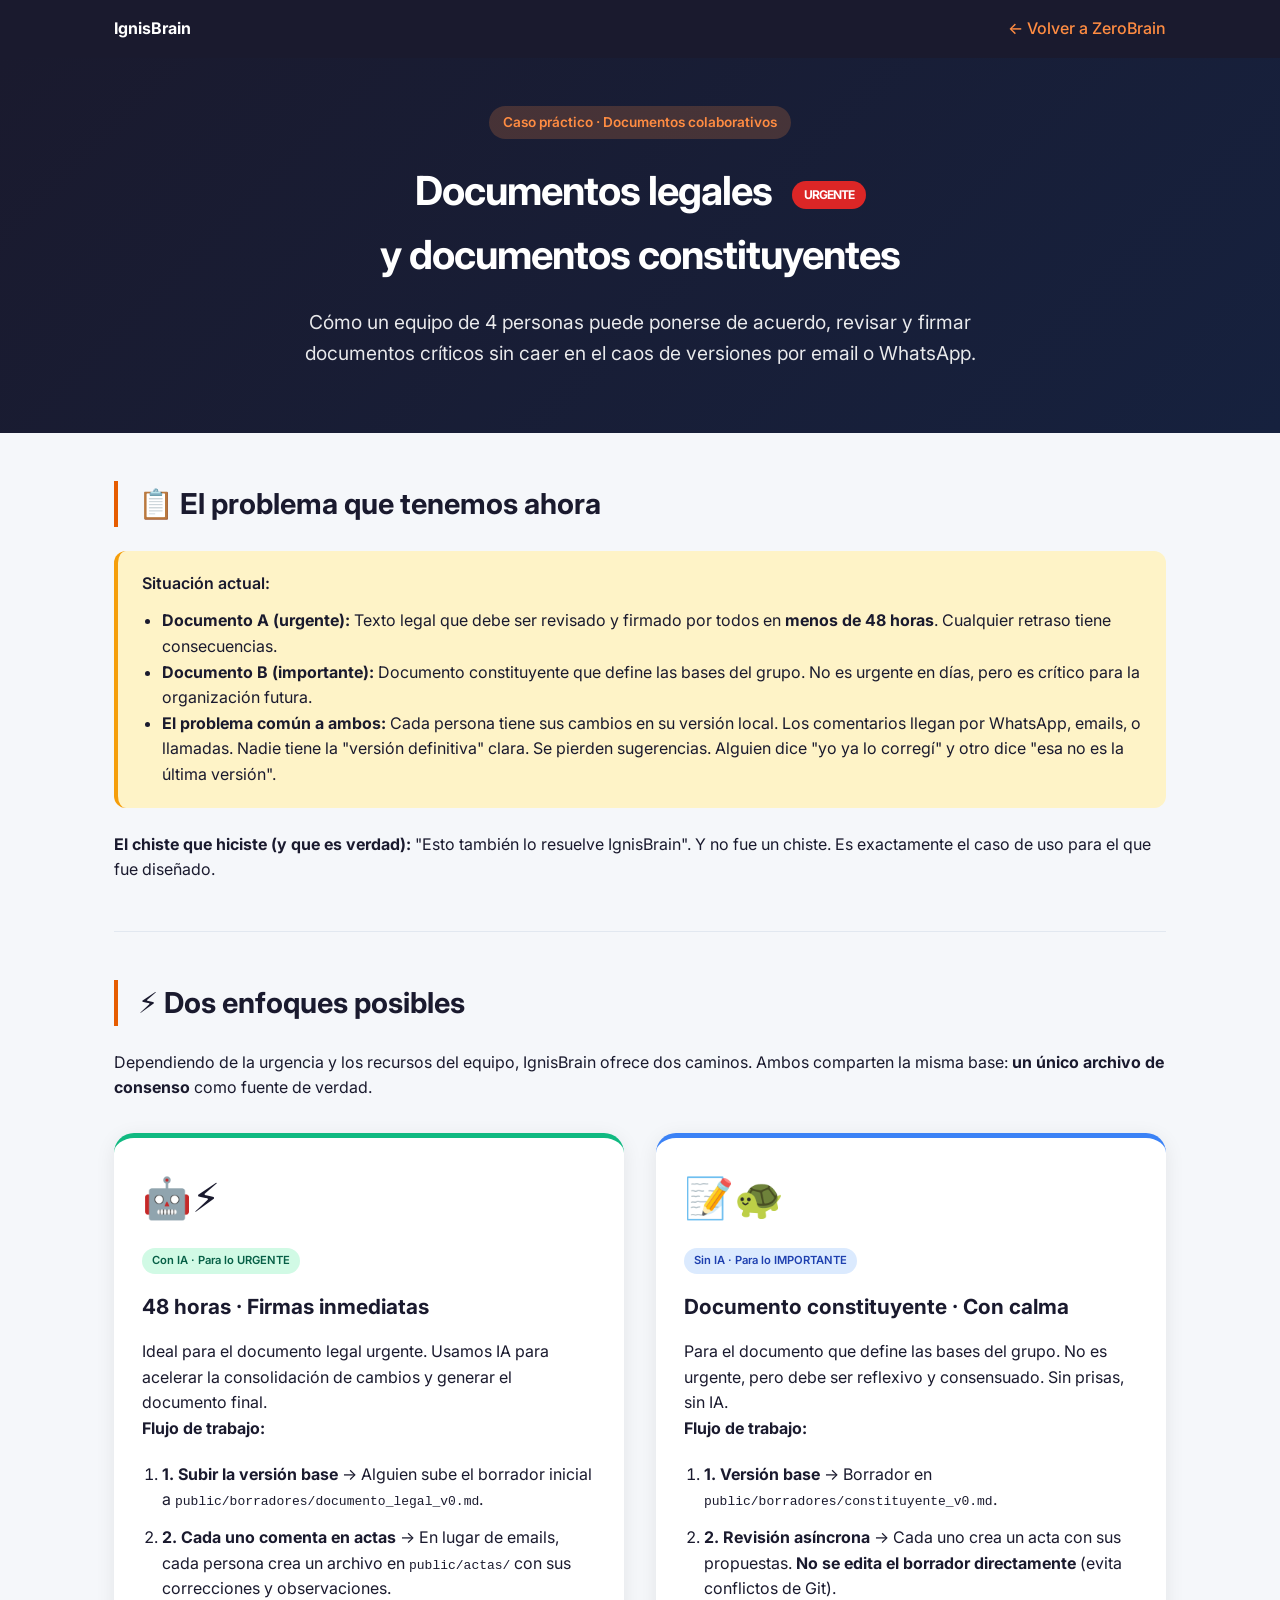
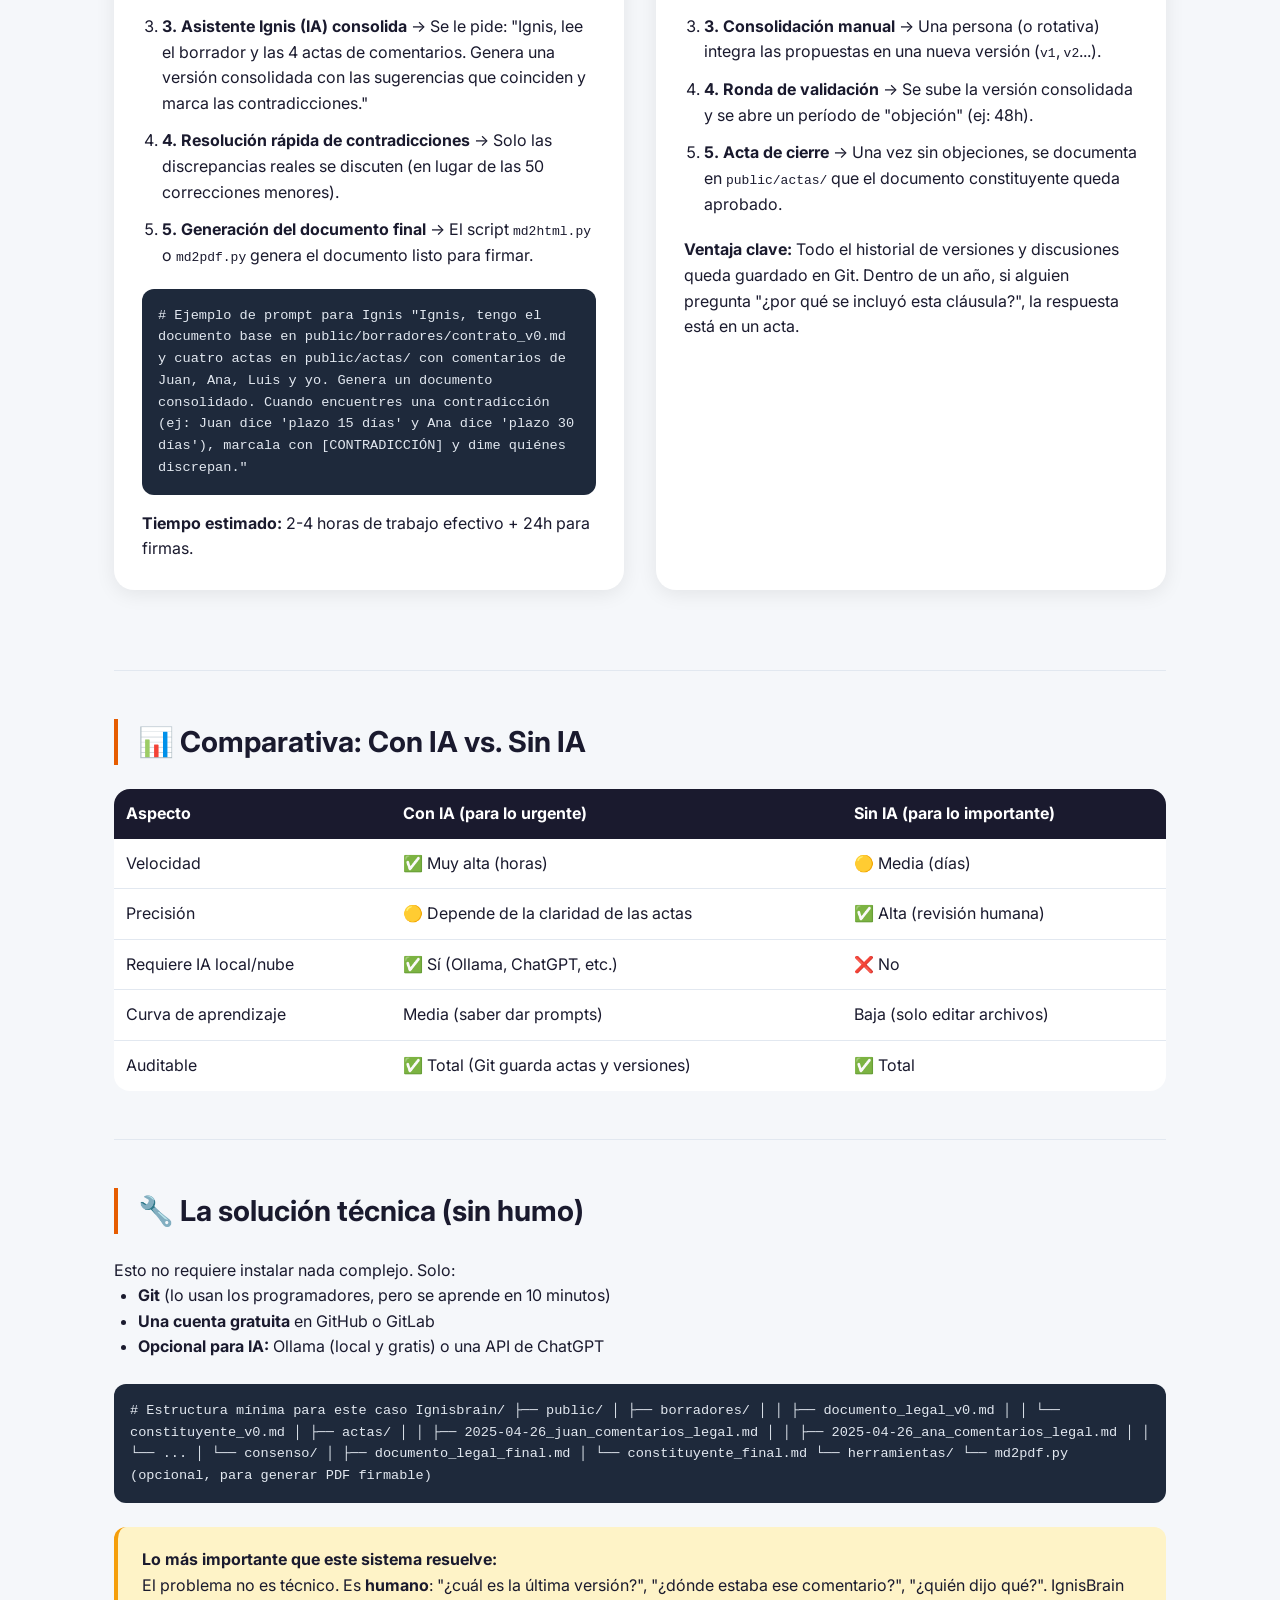
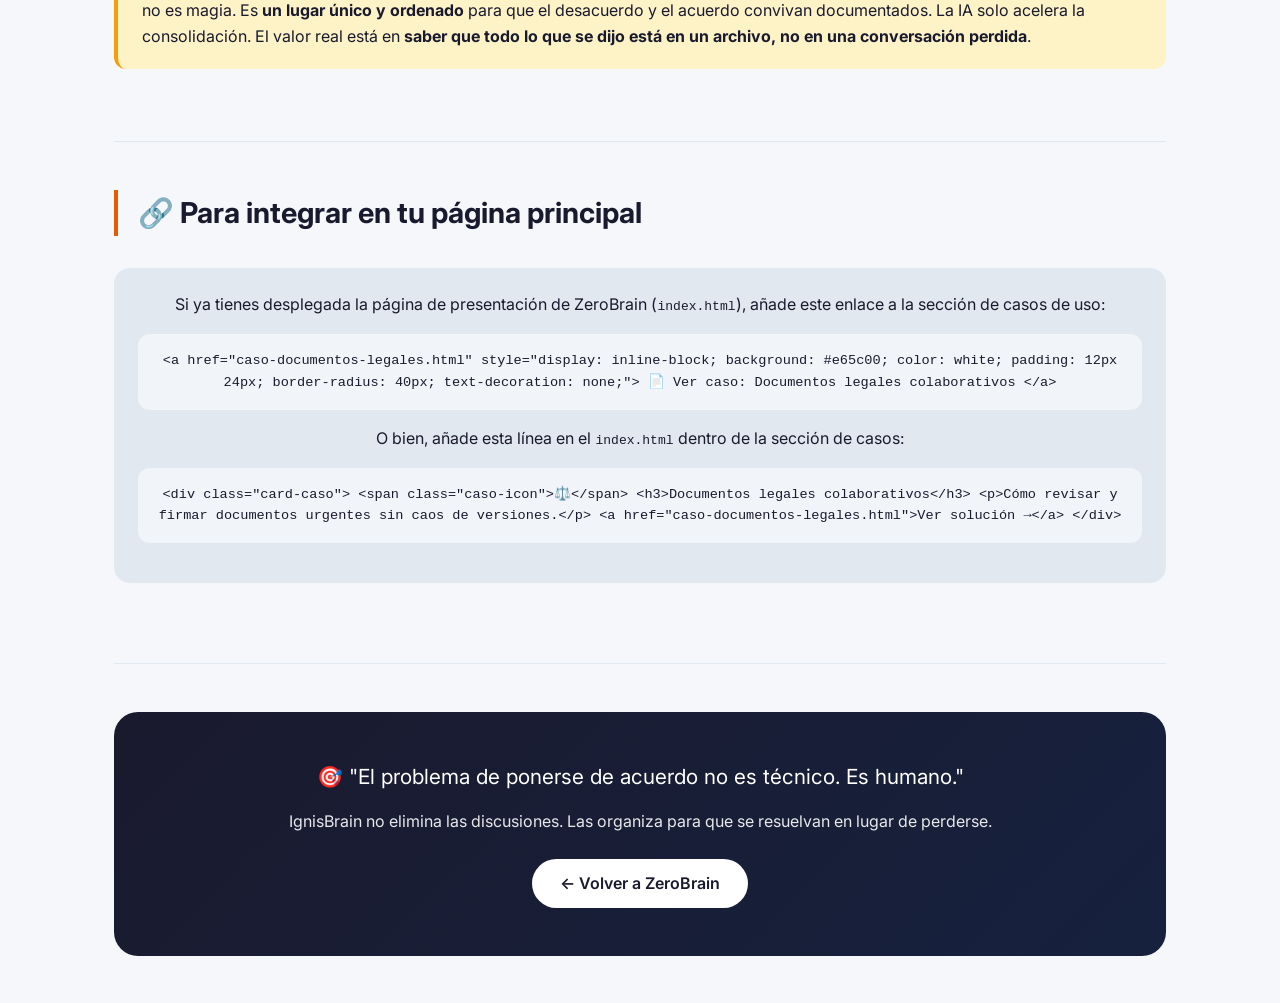
==== caso-documentos-legales.html @ 9777c9e0 "Comit Zero: Lanzamiento ZeroBrain" ====
<!DOCTYPE html>
<html lang="es">
<head>
    <meta charset="UTF-8">
    <meta name="viewport" content="width=device-width, initial-scale=1.0">
    <title>IgnisBrain · Documentos legales colaborativos</title>
    <link href="https://fonts.googleapis.com/css2?family=Inter:ital,wght@0,300;0,400;0,500;0,600;0,700;1,400&display=swap" rel="stylesheet">
    <style>
        * {
            margin: 0;
            padding: 0;
            box-sizing: border-box;
        }

        body {
            font-family: 'Inter', system-ui, sans-serif;
            line-height: 1.6;
            color: #1a1a2e;
            background: #f5f7fa;
        }

        .container {
            max-width: 1100px;
            margin: 0 auto;
            padding: 0 24px;
        }

        /* Header con volver */
        .header-bar {
            background: #1a1a2e;
            padding: 16px 0;
            position: sticky;
            top: 0;
            z-index: 100;
        }

        .header-bar .container {
            display: flex;
            justify-content: space-between;
            align-items: center;
        }

        .back-link {
            color: #ff8c42;
            text-decoration: none;
            font-weight: 500;
            display: inline-flex;
            align-items: center;
            gap: 8px;
        }

        .back-link:hover {
            color: #e65c00;
        }

        .logo-small {
            font-weight: 700;
            color: white;
        }

        /* Hero */
        .hero-case {
            background: linear-gradient(135deg, #1a1a2e 0%, #16213e 100%);
            color: white;
            padding: 48px 0 64px;
            text-align: center;
        }

        .hero-case h1 {
            font-size: 2.5rem;
            margin-bottom: 16px;
            letter-spacing: -1px;
        }

        .hero-case .tag {
            display: inline-block;
            background: rgba(255,140,66,0.2);
            color: #ff8c42;
            padding: 6px 14px;
            border-radius: 30px;
            font-size: 0.85rem;
            font-weight: 600;
            margin-bottom: 20px;
        }

        .urgency-badge {
            display: inline-block;
            background: #dc2626;
            color: white;
            padding: 4px 12px;
            border-radius: 20px;
            font-size: 0.75rem;
            font-weight: 700;
            margin-left: 12px;
            vertical-align: middle;
        }

        /* Secciones */
        .section {
            padding: 48px 0;
            border-bottom: 1px solid #e2e8f0;
        }

        .section:last-child {
            border-bottom: none;
        }

        .section h2 {
            font-size: 1.8rem;
            margin-bottom: 24px;
            color: #1a1a2e;
            border-left: 4px solid #e65c00;
            padding-left: 20px;
        }

        .section h3 {
            font-size: 1.3rem;
            margin: 24px 0 16px;
            color: #1a1a2e;
        }

        /* Tarjetas de solución */
        .solutions-grid {
            display: grid;
            grid-template-columns: 1fr 1fr;
            gap: 32px;
            margin: 32px 0;
        }

        .solution-card {
            background: white;
            border-radius: 20px;
            padding: 28px;
            box-shadow: 0 4px 20px rgba(0,0,0,0.08);
            transition: transform 0.2s;
        }

        .solution-card:hover {
            transform: translateY(-4px);
        }

        .solution-card.ai {
            border-top: 5px solid #10b981;
        }

        .solution-card.no-ai {
            border-top: 5px solid #3b82f6;
        }

        .solution-icon {
            font-size: 2.5rem;
            margin-bottom: 16px;
        }

        .solution-card h3 {
            margin-top: 0;
            margin-bottom: 16px;
        }

        .solution-card .badge {
            display: inline-block;
            padding: 4px 10px;
            border-radius: 20px;
            font-size: 0.7rem;
            font-weight: 600;
            margin-bottom: 16px;
        }

        .badge.ai {
            background: #d1fae5;
            color: #065f46;
        }

        .badge.no-ai {
            background: #dbeafe;
            color: #1e40af;
        }

        .step-list {
            margin: 20px 0;
            padding-left: 20px;
        }

        .step-list li {
            margin-bottom: 12px;
        }

        .code-block {
            background: #1e293b;
            color: #e2e8f0;
            padding: 16px;
            border-radius: 12px;
            font-family: monospace;
            font-size: 0.85rem;
            overflow-x: auto;
            margin: 16px 0;
        }

        .highlight-box {
            background: #fef3c7;
            border-left: 4px solid #f59e0b;
            padding: 20px 24px;
            border-radius: 12px;
            margin: 24px 0;
        }

        .btn-link {
            display: inline-block;
            background: linear-gradient(135deg, #e65c00 0%, #ff8c42 100%);
            color: white;
            padding: 12px 24px;
            border-radius: 40px;
            text-decoration: none;
            font-weight: 600;
            margin-top: 16px;
            transition: transform 0.2s;
        }

        .btn-link:hover {
            transform: scale(1.02);
        }

        .footer-note {
            background: #e2e8f0;
            border-radius: 16px;
            padding: 24px;
            text-align: center;
            margin: 32px 0;
        }

        @media (max-width: 768px) {
            .solutions-grid {
                grid-template-columns: 1fr;
            }
            .hero-case h1 {
                font-size: 1.8rem;
            }
        }
    </style>
</head>
<body>
    <div class="header-bar">
        <div class="container">
            <span class="logo-small">IgnisBrain</span>
            <a href="index.html" class="back-link">← Volver a ZeroBrain</a>
        </div>
    </div>

    <div class="hero-case">
        <div class="container">
            <span class="tag">Caso práctico · Documentos colaborativos</span>
            <h1>Documentos legales <span class="urgency-badge">URGENTE</span><br>y documentos constituyentes</h1>
            <p style="font-size: 1.2rem; opacity: 0.9; max-width: 700px; margin: 20px auto 0;">Cómo un equipo de 4 personas puede ponerse de acuerdo, revisar y firmar documentos críticos sin caer en el caos de versiones por email o WhatsApp.</p>
        </div>
    </div>

    <main class="container">
        <!-- El problema real -->
        <section class="section">
            <h2>📋 El problema que tenemos ahora</h2>
            <div class="highlight-box">
                <p style="font-weight: 600; margin-bottom: 12px;">Situación actual:</p>
                <ul style="margin-left: 20px;">
                    <li><strong>Documento A (urgente):</strong> Texto legal que debe ser revisado y firmado por todos en <strong>menos de 48 horas</strong>. Cualquier retraso tiene consecuencias.</li>
                    <li><strong>Documento B (importante):</strong> Documento constituyente que define las bases del grupo. No es urgente en días, pero es crítico para la organización futura.</li>
                    <li><strong>El problema común a ambos:</strong> Cada persona tiene sus cambios en su versión local. Los comentarios llegan por WhatsApp, emails, o llamadas. Nadie tiene la "versión definitiva" clara. Se pierden sugerencias. Alguien dice "yo ya lo corregí" y otro dice "esa no es la última versión".</li>
                </ul>
            </div>
            <p><strong>El chiste que hiciste (y que es verdad):</strong> "Esto también lo resuelve IgnisBrain". Y no fue un chiste. Es exactamente el caso de uso para el que fue diseñado.</p>
        </section>

        <!-- Dos enfoques -->
        <section class="section">
            <h2>⚡ Dos enfoques posibles</h2>
            <p>Dependiendo de la urgencia y los recursos del equipo, IgnisBrain ofrece dos caminos. Ambos comparten la misma base: <strong>un único archivo de consenso</strong> como fuente de verdad.</p>
            
            <div class="solutions-grid">
                <!-- Enfoque con IA (rápido, para lo urgente) -->
                <div class="solution-card ai">
                    <div class="solution-icon">🤖⚡</div>
                    <span class="badge ai">Con IA · Para lo URGENTE</span>
                    <h3>48 horas · Firmas inmediatas</h3>
                    <p>Ideal para el documento legal urgente. Usamos IA para acelerar la consolidación de cambios y generar el documento final.</p>
                    
                    <p><strong>Flujo de trabajo:</strong></p>
                    <ol class="step-list">
                        <li><strong>1. Subir la versión base</strong> → Alguien sube el borrador inicial a <code>public/borradores/documento_legal_v0.md</code>.</li>
                        <li><strong>2. Cada uno comenta en actas</strong> → En lugar de emails, cada persona crea un archivo en <code>public/actas/</code> con sus correcciones y observaciones.</li>
                        <li><strong>3. Asistente Ignis (IA) consolida</strong> → Se le pide: "Ignis, lee el borrador y las 4 actas de comentarios. Genera una versión consolidada con las sugerencias que coinciden y marca las contradicciones."</li>
                        <li><strong>4. Resolución rápida de contradicciones</strong> → Solo las discrepancias reales se discuten (en lugar de las 50 correcciones menores).</li>
                        <li><strong>5. Generación del documento final</strong> → El script <code>md2html.py</code> o <code>md2pdf.py</code> genera el documento listo para firmar.</li>
                    </ol>
                    
                    <div class="code-block">
                        # Ejemplo de prompt para Ignis
                        "Ignis, tengo el documento base en public/borradores/contrato_v0.md 
                        y cuatro actas en public/actas/ con comentarios de Juan, Ana, Luis y yo.
                        Genera un documento consolidado. Cuando encuentres una contradicción 
                        (ej: Juan dice 'plazo 15 días' y Ana dice 'plazo 30 días'), 
                        marcala con [CONTRADICCIÓN] y dime quiénes discrepan."
                    </div>
                    
                    <p><strong>Tiempo estimado:</strong> 2-4 horas de trabajo efectivo + 24h para firmas.</p>
                </div>

                <!-- Enfoque sin IA (metódico, para lo importante) -->
                <div class="solution-card no-ai">
                    <div class="solution-icon">📝🐢</div>
                    <span class="badge no-ai">Sin IA · Para lo IMPORTANTE</span>
                    <h3>Documento constituyente · Con calma</h3>
                    <p>Para el documento que define las bases del grupo. No es urgente, pero debe ser reflexivo y consensuado. Sin prisas, sin IA.</p>
                    
                    <p><strong>Flujo de trabajo:</strong></p>
                    <ol class="step-list">
                        <li><strong>1. Versión base</strong> → Borrador en <code>public/borradores/constituyente_v0.md</code>.</li>
                        <li><strong>2. Revisión asíncrona</strong> → Cada uno crea un acta con sus propuestas. <strong>No se edita el borrador directamente</strong> (evita conflictos de Git).</li>
                        <li><strong>3. Consolidación manual</strong> → Una persona (o rotativa) integra las propuestas en una nueva versión (<code>v1</code>, <code>v2</code>...).</li>
                        <li><strong>4. Ronda de validación</strong> → Se sube la versión consolidada y se abre un período de "objeción" (ej: 48h).</li>
                        <li><strong>5. Acta de cierre</strong> → Una vez sin objeciones, se documenta en <code>public/actas/</code> que el documento constituyente queda aprobado.</li>
                    </ol>
                    
                    <p><strong>Ventaja clave:</strong> Todo el historial de versiones y discusiones queda guardado en Git. Dentro de un año, si alguien pregunta "¿por qué se incluyó esta cláusula?", la respuesta está en un acta.</p>
                </div>
            </div>
        </section>

        <!-- Comparativa rápida -->
        <section class="section">
            <h2>📊 Comparativa: Con IA vs. Sin IA</h2>
            <div style="overflow-x: auto;">
                <table style="width: 100%; border-collapse: collapse; background: white; border-radius: 16px; overflow: hidden;">
                    <thead style="background: #1a1a2e; color: white;">
                        <tr><th style="padding: 12px; text-align: left;">Aspecto</th><th style="padding: 12px; text-align: left;">Con IA (para lo urgente)</th><th style="padding: 12px; text-align: left;">Sin IA (para lo importante)</th></tr>
                    </thead>
                    <tbody>
                        <tr style="border-bottom: 1px solid #e2e8f0;"><td style="padding: 12px;">Velocidad</td><td style="padding: 12px;">✅ Muy alta (horas)</td><td style="padding: 12px;">🟡 Media (días)</td></tr>
                        <tr style="border-bottom: 1px solid #e2e8f0;"><td style="padding: 12px;">Precisión</td><td style="padding: 12px;">🟡 Depende de la claridad de las actas</td><td style="padding: 12px;">✅ Alta (revisión humana)</td></tr>
                        <tr style="border-bottom: 1px solid #e2e8f0;"><td style="padding: 12px;">Requiere IA local/nube</td><td style="padding: 12px;">✅ Sí (Ollama, ChatGPT, etc.)</td><td style="padding: 12px;">❌ No</td></tr>
                        <tr style="border-bottom: 1px solid #e2e8f0;"><td style="padding: 12px;">Curva de aprendizaje</td><td style="padding: 12px;">Media (saber dar prompts)</td><td style="padding: 12px;">Baja (solo editar archivos)</td></tr>
                        <tr><td style="padding: 12px;">Auditable</td><td style="padding: 12px;">✅ Total (Git guarda actas y versiones)</td><td style="padding: 12px;">✅ Total</td></tr>
                    </tbody>
                </table>
            </div>
        </section>

        <!-- La solución técnica mínima (sin humo) -->
        <section class="section">
            <h2>🔧 La solución técnica (sin humo)</h2>
            <p>Esto no requiere instalar nada complejo. Solo:</p>
            <ul style="margin-left: 24px; margin-bottom: 24px;">
                <li><strong>Git</strong> (lo usan los programadores, pero se aprende en 10 minutos)</li>
                <li><strong>Una cuenta gratuita</strong> en GitHub o GitLab</li>
                <li><strong>Opcional para IA:</strong> Ollama (local y gratis) o una API de ChatGPT</li>
            </ul>
            
            <div class="code-block">
                # Estructura mínima para este caso
                Ignisbrain/
                ├── public/
                │   ├── borradores/
                │   │   ├── documento_legal_v0.md
                │   │   └── constituyente_v0.md
                │   ├── actas/
                │   │   ├── 2025-04-26_juan_comentarios_legal.md
                │   │   ├── 2025-04-26_ana_comentarios_legal.md
                │   │   └── ...
                │   └── consenso/
                │       ├── documento_legal_final.md
                │       └── constituyente_final.md
                └── herramientas/
                    └── md2pdf.py  (opcional, para generar PDF firmable)
            </div>
            
            <div class="highlight-box">
                <p><strong>Lo más importante que este sistema resuelve:</strong></p>
                <p>El problema no es técnico. Es <strong>humano</strong>: "¿cuál es la última versión?", "¿dónde estaba ese comentario?", "¿quién dijo qué?". IgnisBrain no es magia. Es <strong>un lugar único y ordenado</strong> para que el desacuerdo y el acuerdo convivan documentados. La IA solo acelera la consolidación. El valor real está en <strong>saber que todo lo que se dijo está en un archivo, no en una conversación perdida</strong>.</p>
            </div>
        </section>

        <!-- Enlace para añadir a la página principal -->
        <section class="section">
            <h2>🔗 Para integrar en tu página principal</h2>
            <div class="footer-note">
                <p style="margin-bottom: 16px;">Si ya tienes desplegada la página de presentación de ZeroBrain (<code>index.html</code>), añade este enlace a la sección de casos de uso:</p>
                <div class="code-block" style="background: #f1f5f9; color: #1a1a2e;">
                    &lt;a href="caso-documentos-legales.html" style="display: inline-block; background: #e65c00; color: white; padding: 12px 24px; border-radius: 40px; text-decoration: none;"&gt;
                        📄 Ver caso: Documentos legales colaborativos
                    &lt;/a&gt;
                </div>
                <p style="margin-top: 16px;">O bien, añade esta línea en el <code>index.html</code> dentro de la sección de casos:</p>
                <div class="code-block" style="background: #f1f5f9; color: #1a1a2e;">
                    &lt;div class="card-caso"&gt;
                        &lt;span class="caso-icon"&gt;⚖️&lt;/span&gt;
                        &lt;h3&gt;Documentos legales colaborativos&lt;/h3&gt;
                        &lt;p&gt;Cómo revisar y firmar documentos urgentes sin caos de versiones.&lt;/p&gt;
                        &lt;a href="caso-documentos-legales.html"&gt;Ver solución →&lt;/a&gt;
                    &lt;/div&gt;
                </div>
            </div>
        </section>

        <!-- Cierre -->
        <section class="section" style="text-align: center;">
            <div style="background: linear-gradient(135deg, #1a1a2e 0%, #16213e 100%); border-radius: 24px; padding: 48px 24px; color: white;">
                <p style="font-size: 1.3rem; margin-bottom: 16px;">🎯 "El problema de ponerse de acuerdo no es técnico. Es humano."</p>
                <p style="opacity: 0.9; margin-bottom: 24px;">IgnisBrain no elimina las discusiones. Las organiza para que se resuelvan en lugar de perderse.</p>
                <a href="index.html" style="display: inline-block; background: white; color: #1a1a2e; padding: 12px 28px; border-radius: 40px; text-decoration: none; font-weight: 600;">← Volver a ZeroBrain</a>
            </div>
        </section>
    </main>
</body>
</html>
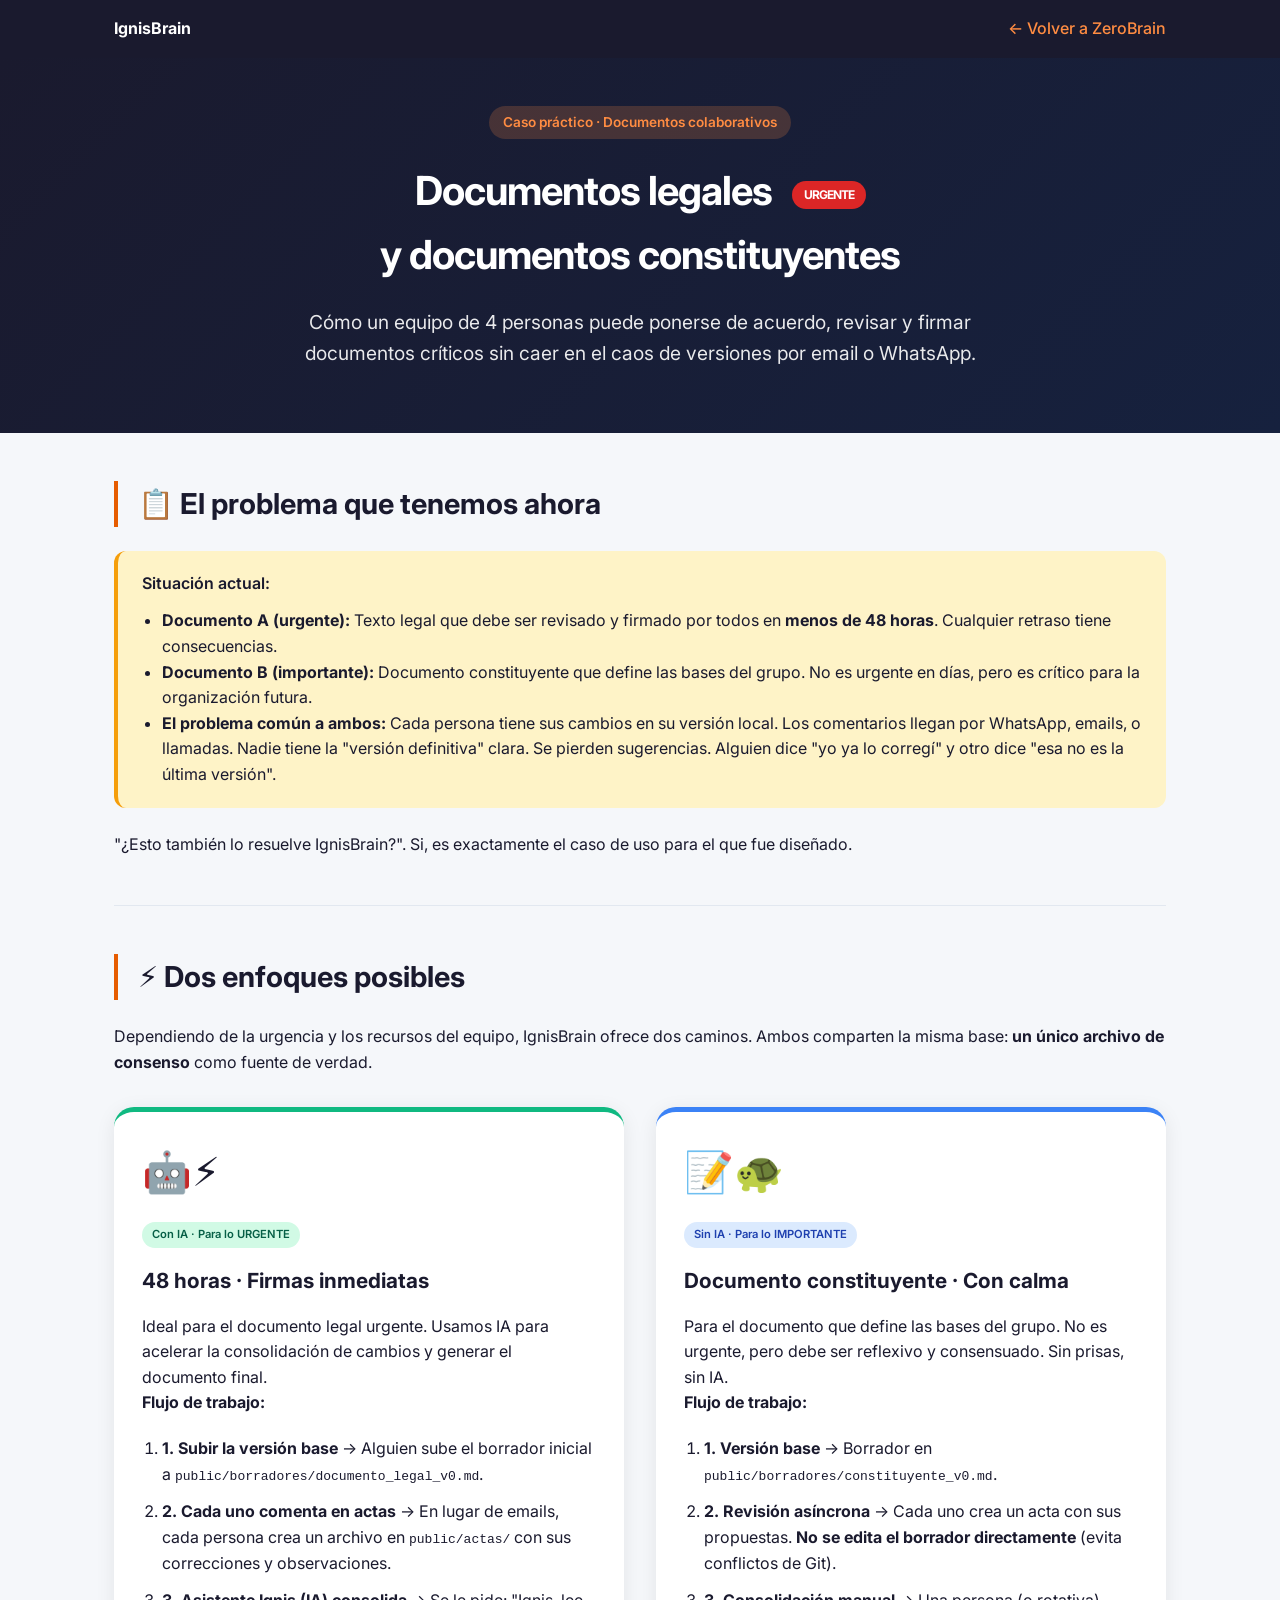
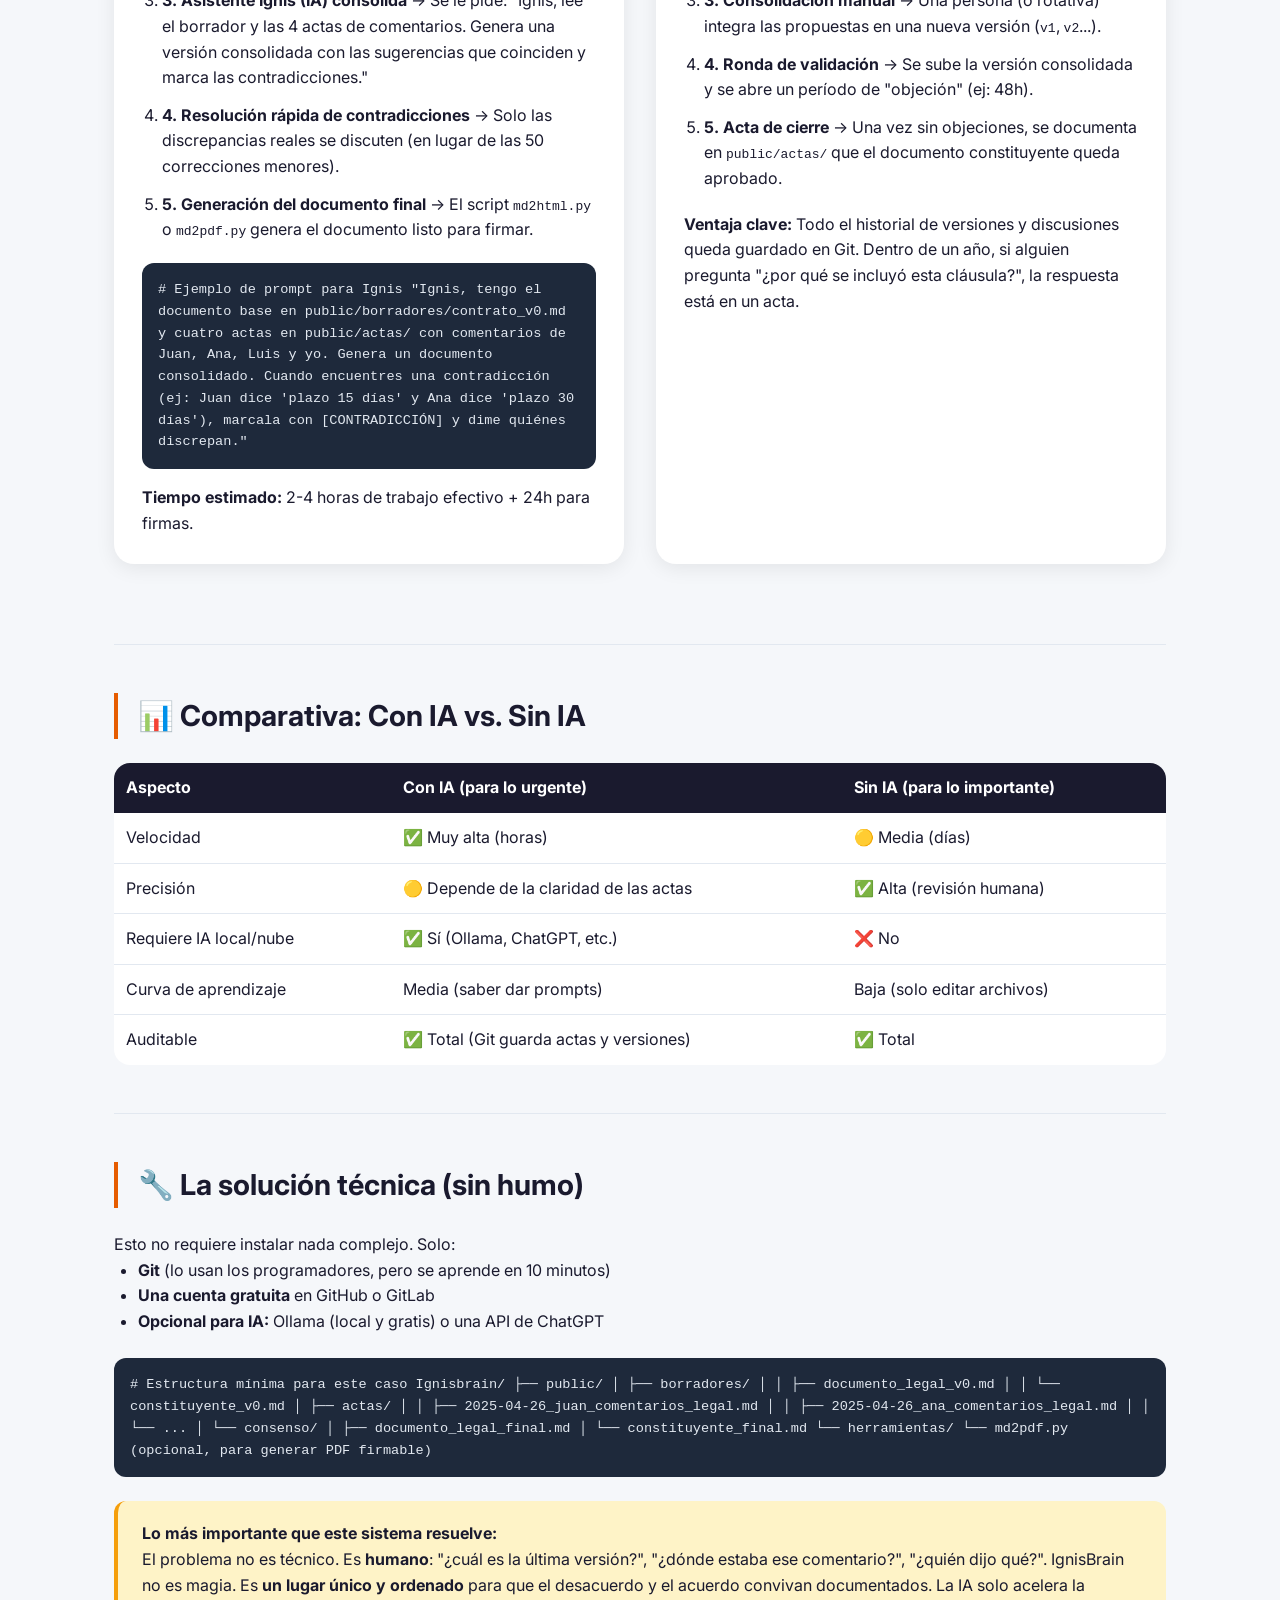
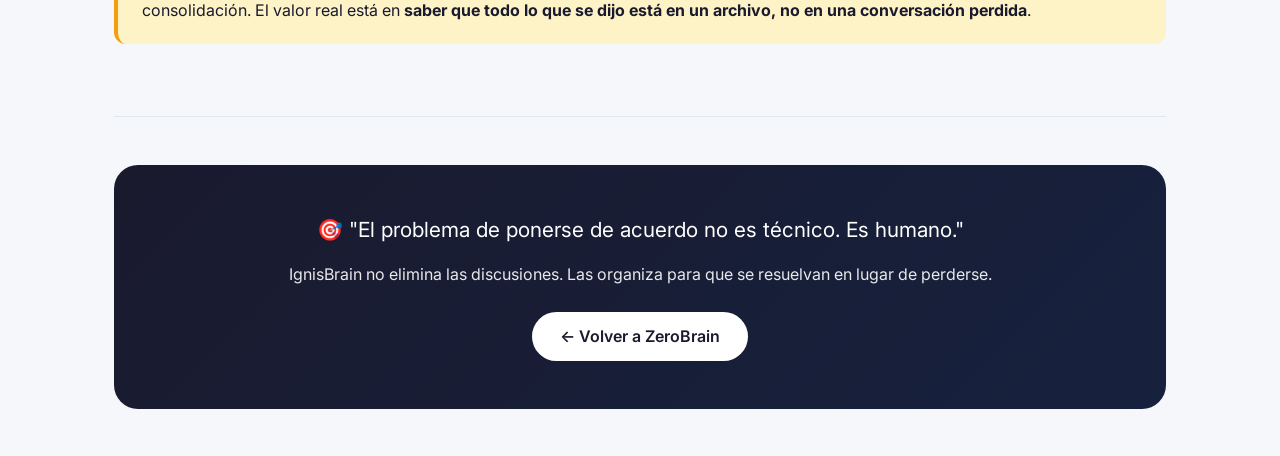
==== commit c9f9696e: "Comit #2: text" ====
--- a/caso-documentos-legales.html
+++ b/caso-documentos-legales.html
@@ -3,7 +3,7 @@
 <head>
     <meta charset="UTF-8">
     <meta name="viewport" content="width=device-width, initial-scale=1.0">
-    <title>IgnisBrain · Documentos legales colaborativos</title>
+    <title>IgnisBrain · Acuerdo de Documentos</title>
     <link href="https://fonts.googleapis.com/css2?family=Inter:ital,wght@0,300;0,400;0,500;0,600;0,700;1,400&display=swap" rel="stylesheet">
     <style>
         * {
@@ -266,7 +266,7 @@
                     <li><strong>El problema común a ambos:</strong> Cada persona tiene sus cambios en su versión local. Los comentarios llegan por WhatsApp, emails, o llamadas. Nadie tiene la "versión definitiva" clara. Se pierden sugerencias. Alguien dice "yo ya lo corregí" y otro dice "esa no es la última versión".</li>
                 </ul>
             </div>
-            <p><strong>El chiste que hiciste (y que es verdad):</strong> "Esto también lo resuelve IgnisBrain". Y no fue un chiste. Es exactamente el caso de uso para el que fue diseñado.</p>
+            <p><strong></strong> "¿Esto también lo resuelve IgnisBrain?". Si, es exactamente el caso de uso para el que fue diseñado.</p>
         </section>
 
         <!-- Dos enfoques -->
@@ -377,28 +377,7 @@
             </div>
         </section>
 
-        <!-- Enlace para añadir a la página principal -->
-        <section class="section">
-            <h2>🔗 Para integrar en tu página principal</h2>
-            <div class="footer-note">
-                <p style="margin-bottom: 16px;">Si ya tienes desplegada la página de presentación de ZeroBrain (<code>index.html</code>), añade este enlace a la sección de casos de uso:</p>
-                <div class="code-block" style="background: #f1f5f9; color: #1a1a2e;">
-                    &lt;a href="caso-documentos-legales.html" style="display: inline-block; background: #e65c00; color: white; padding: 12px 24px; border-radius: 40px; text-decoration: none;"&gt;
-                        📄 Ver caso: Documentos legales colaborativos
-                    &lt;/a&gt;
-                </div>
-                <p style="margin-top: 16px;">O bien, añade esta línea en el <code>index.html</code> dentro de la sección de casos:</p>
-                <div class="code-block" style="background: #f1f5f9; color: #1a1a2e;">
-                    &lt;div class="card-caso"&gt;
-                        &lt;span class="caso-icon"&gt;⚖️&lt;/span&gt;
-                        &lt;h3&gt;Documentos legales colaborativos&lt;/h3&gt;
-                        &lt;p&gt;Cómo revisar y firmar documentos urgentes sin caos de versiones.&lt;/p&gt;
-                        &lt;a href="caso-documentos-legales.html"&gt;Ver solución →&lt;/a&gt;
-                    &lt;/div&gt;
-                </div>
-            </div>
-        </section>
-
+  
         <!-- Cierre -->
         <section class="section" style="text-align: center;">
             <div style="background: linear-gradient(135deg, #1a1a2e 0%, #16213e 100%); border-radius: 24px; padding: 48px 24px; color: white;">
